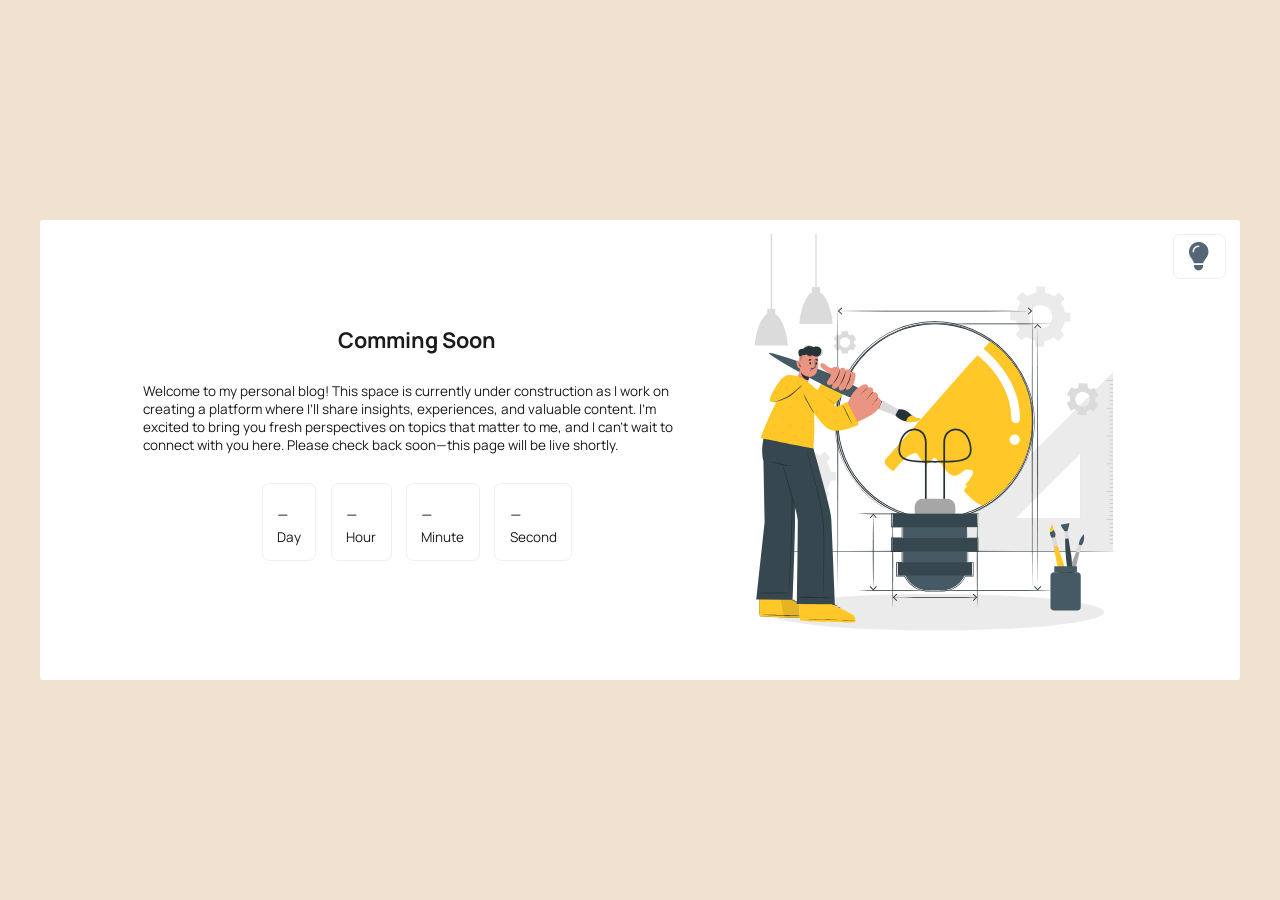
==== comming_soon/cs.html @ db1a61b5 "adding blog page" ====
<!DOCTYPE html>
<!-- custom html file made by JeanDoe -->
<html lang="en">
<head>
    <meta charset="UTF-8">
    <meta name="viewport" content="width=device-width, initial-scale=1.0">
    <!-- custom css file link -->
    <link rel="stylesheet" href="css/style.css">
    <!-- font awesome icons -->
    <link rel="stylesheet" href="https://cdnjs.cloudflare.com/ajax/libs/font-awesome/6.4.0/css/all.min.css">
    <!-- document title -->
    <title>Blog page</title>
</head>
<body>
    <section class="section home">
        <div class="fas fa-lightbulb" id="theme-btn"></div>
        <div class="intro">
            <h2>comming soon</h2>
            <p class="description">Welcome to my personal blog! This space is 
                currently under construction as I work on creating a platform where
                 I’ll share insights, experiences, and valuable content. 
                 I'm excited to bring you fresh perspectives on topics that matter 
                 to me, and I can’t wait to connect with you here. Please check 
                 back soon—this page will be live shortly.</p>
            <div class="counter">
                <p class="day"><span>--</span>day</p>
                <p class="hour"><span>--</span>hour</p>
                <p class="minute"><span>--</span>minute</p>
                <p class="second"><span>--</span>second</p>
            </div>
            <!--<a href="#" class="btn">notify me</a>-->
        </div>
        <img src="img/Create-cuate.svg" alt="home intro">
    </section>

    <!-- custom js file starts -->
    <script src="js/main.js"></script>
</body>
</html>
---- comming_soon/css/style.css ----
@charset 'utf-8';
@import url('https://fonts.googleapis.com/css2?family=Manrope&display=swap');

/* custom css file ,ade by JeanDoe */

/* initaialisation */

*{
    margin: 0;
    padding: 0;
    box-sizing: border-box;
    border: none;
    outline: none;
    text-decoration: none;
}

/*  declaration of variables  */
:root{
    --main-clr: #ffc100;
    --second-clr: #567;
    --light-bg: #f1e1d1;
    --white-bg: #f9fafa;
    --white: #fff;
    --black: #1a1b1c;
    --light-clr: #eceff1;
    --border: 1px solid var(--light-clr);
    --body-font: 'Manrope', Arial, sans-serif;
}

/* base */

html{
    font-size: 90%;
    scroll-behavior: smooth;
}

body{
    display: flex;
    justify-content: center;
    align-items: center;
    padding: 1rem;
    background: var(--light-bg);
    height: 100vh;
    font-weight: normal;
    font-size: 0.938rem;
    font-family: var(--body-font);
    color: var(--black);
}

/*  dark and light theme */

body.dark{
    --light-bg: #2f2f1f;
    --white-bg: #141414;
    --white: #1a1b1c;
    --black: #fff;
    --light-clr: #eceff1;
    --border: 1px solid var(--light-clr);
    --body-font: 'Manrope', Arial, sans-serif;
}

/* reusables classes */
.btn{
    display: inline-block;
    color: var(--black);
    text-transform: capitalize;
    padding: 1rem 2rem;
    border: var(--border);
    border-radius: .5rem;
    transition: all .2s ease;
}
.btn:hover{
    border: 1px solid var(--main-clr);
}

.section{
    padding: 1rem;
    background: var(--white);
    max-width: 1200px;
}


/* landing section starts */

.home{
    display: flex;
    justify-content: center;
    align-items: center;
    gap: 1rem;
    border-radius: .25rem;
    height: auto;
    width: 100%;
    flex-wrap: wrap-reverse;
    position: relative;
}

.home img{
    border-radius: .25rem;
    height: 100%;
    max-width: 30rem;
}

.home .intro{
    max-width: 40rem;
    display: flex;
    align-items: center;
    flex-direction: column;
    gap: 1rem;
    padding: 1rem;
    width: 100%;
}

.home .intro h2{
    font-size: 1.5rem;
    margin-bottom: 1rem;
    text-transform: capitalize;
}

.home .intro .description{
    margin-bottom: 1rem;
}

.home .intro .counter{
    margin-bottom: 1rem;
    display: flex;
    flex-wrap: wrap;
    gap: 1rem;
    text-transform: capitalize;
}

.home .intro .counter p{
    text-transform: capitalize;
    border: var(--border);
    padding: 1rem;
    border-radius: .5rem;
}

.home .intro .counter p span{
    display: block;
    font-size: 1.5rem;
    color: var(--second-clr);
}

/* lightbulb btn starts */

#theme-btn{
    font-size: 2rem;
    color: var(--second-clr);
    position: absolute;
    top: 1rem;
    right: 1rem;
    cursor: pointer;
    border: var(--border);
    padding: .5rem 1rem;
    border-radius: .5rem;
}

#theme-btn:hover{
    border: 1px solid var(--main-clr);
}
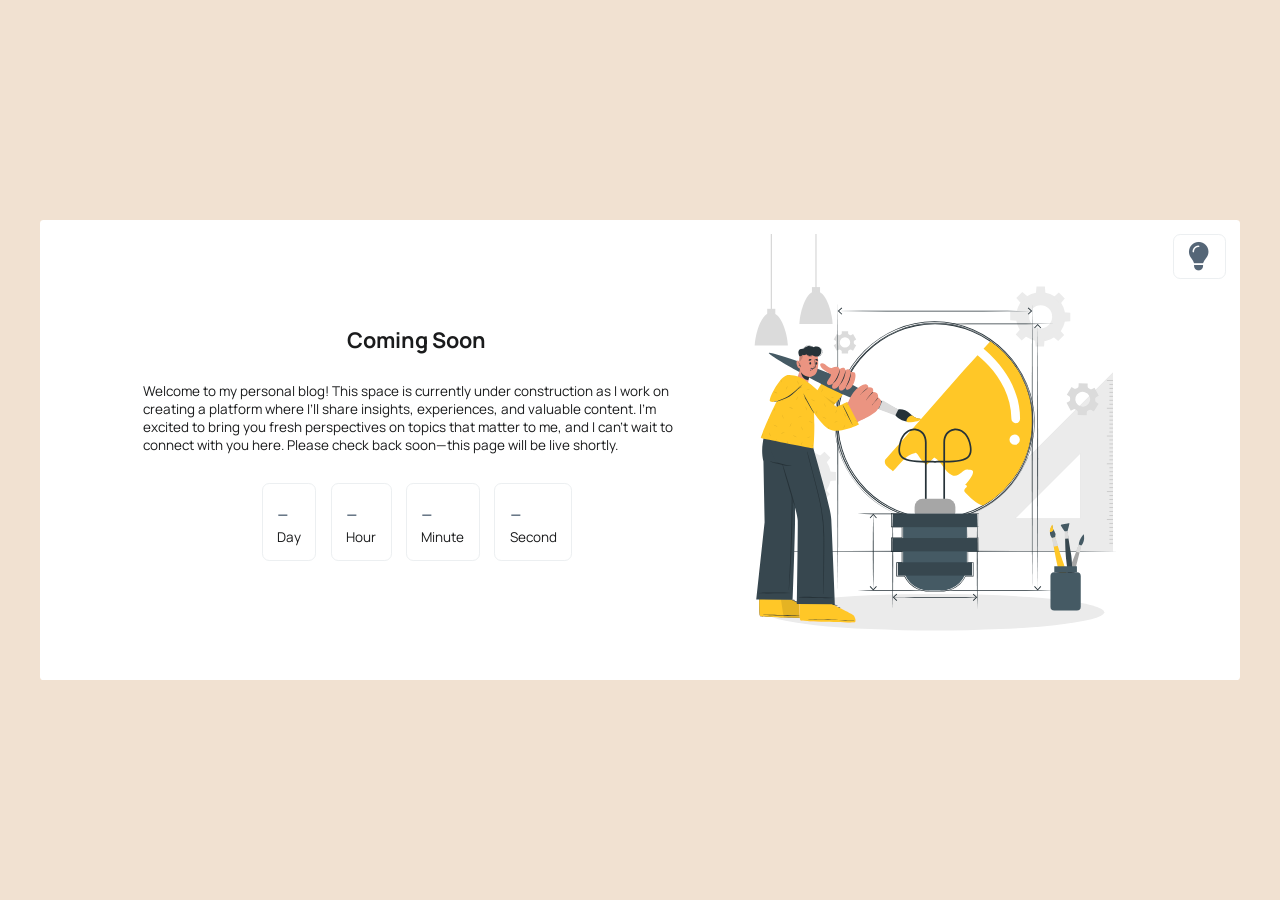
==== commit df16ac82: "Update cs.html" ====
--- a/comming_soon/cs.html
+++ b/comming_soon/cs.html
@@ -15,7 +15,7 @@
     <section class="section home">
         <div class="fas fa-lightbulb" id="theme-btn"></div>
         <div class="intro">
-            <h2>comming soon</h2>
+            <h2>coming soon</h2>
             <p class="description">Welcome to my personal blog! This space is 
                 currently under construction as I work on creating a platform where
                  I’ll share insights, experiences, and valuable content. 
